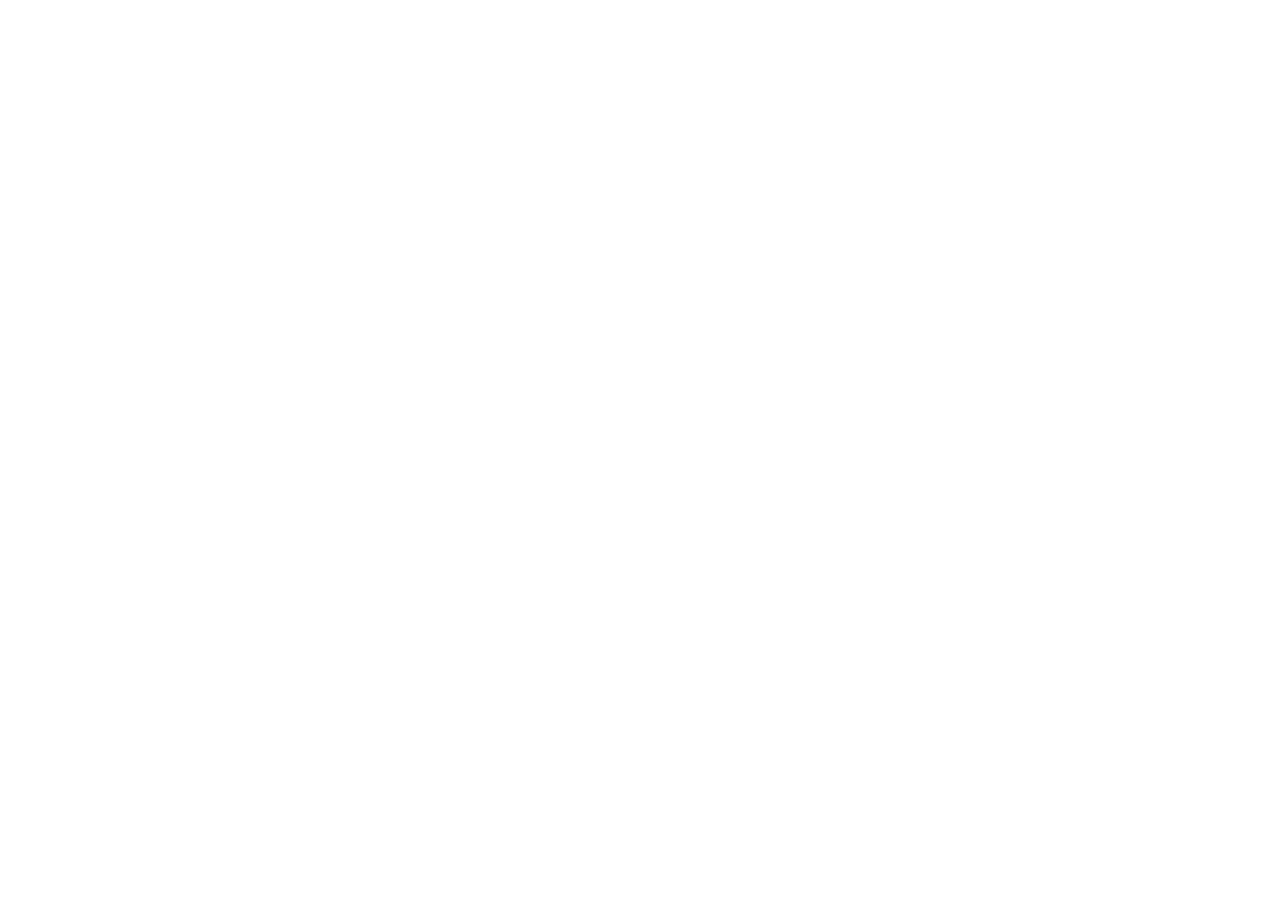
==== 02-Clock/clock.html @ eea27de2 "Initial commit" ====
<!DOCTYPE html>
<html lang="en">
<head>
    <meta charset="UTF-8">
    <link rel="icon" href="favicon.png">
    <link rel="stylesheet" href="clock.css">
    <title>Clock</title>
</head>
<body>
<div class="clock">
    <div class="clock-face">
        <div class="hand hour"></div>
        <div class="hand min"></div>
        <div class="hand sec"></div>
    </div>
</div>
<script src="clock.js"></script>
</body>
</html>
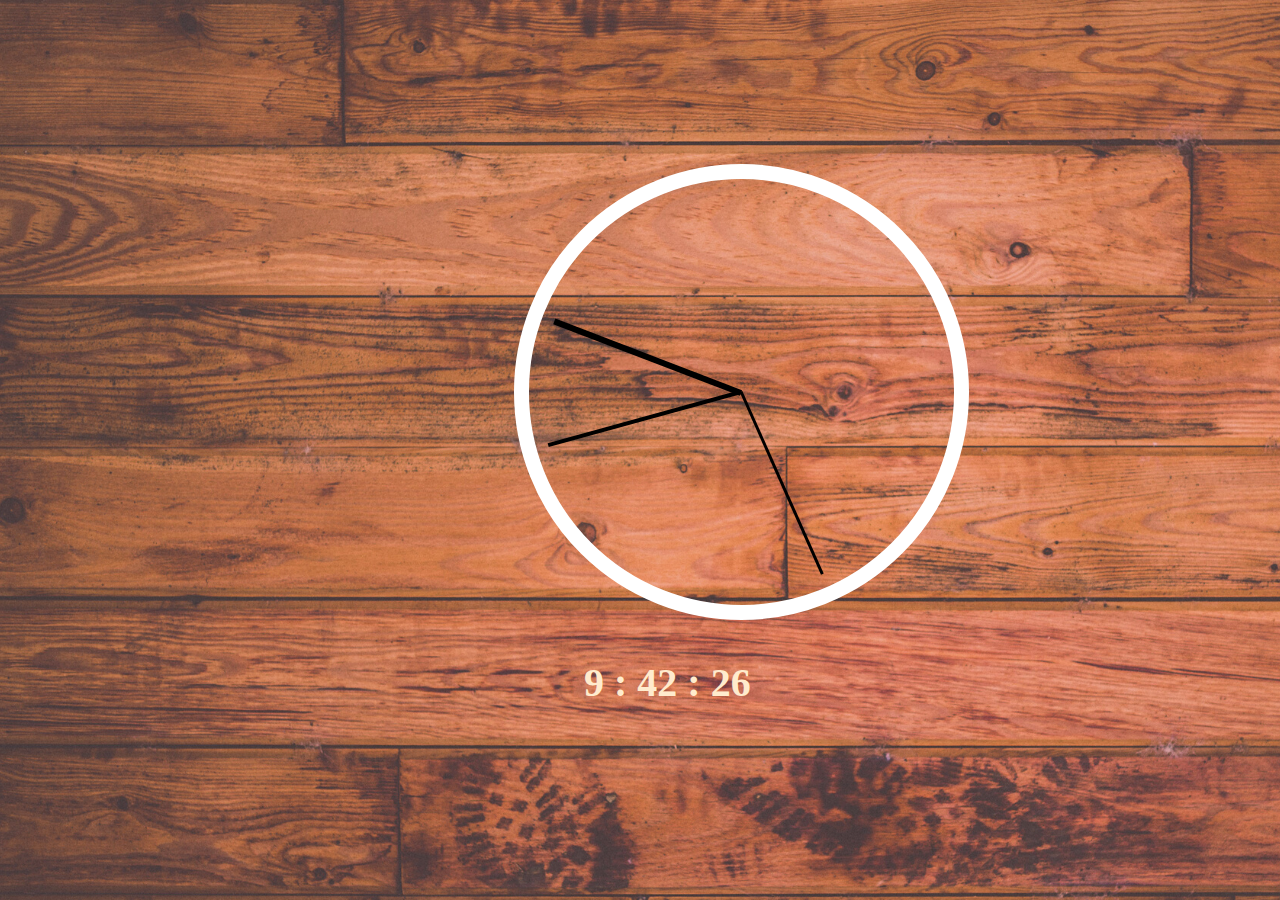
==== commit 38a733d1: "Added text time" ====
--- a/02-Clock/clock.html
+++ b/02-Clock/clock.html
@@ -14,6 +14,9 @@
         <div class="hand sec"></div>
     </div>
 </div>
+<div>
+    <span class="time"></span>
+</div>
 <script src="clock.js"></script>
 </body>
 </html>--- a/02-Clock/clock.css
+++ b/02-Clock/clock.css
@@ -0,0 +1,52 @@
+body{
+    background-image: url("background.png");
+}
+
+.clock{
+    margin-top: 13%;
+    margin-left: 40%;
+    position: relative;
+    border-radius: 50%;
+    width: 400px;
+    height: 400px;
+    border: 15px solid white;
+    padding: 1%;
+}
+
+.clock-face {
+    position: relative;
+    width: 100%;
+    height: 100%;
+    transform: translateY(-2px);
+}
+
+.hand{
+    width: 50%;
+    background: black;
+    position: absolute;
+    top: 50%;
+    transform-origin: 100%;
+    transform: rotate(90deg);
+    transition: all 0.05s;
+    transition-timing-function: cubic-bezier(0.1, 2.7, 0.58, 1);
+}
+
+.hour{
+    height: 6px;
+}
+
+.min{
+    height: 4px;
+}
+
+.sec{
+    height: 3px;
+}
+
+.time{
+    position: absolute;
+    margin-left: 45%;
+    margin-top: 3%;
+    font: bold 40px/50px "Ubuntu Mono";
+    color: blanchedalmond;
+}